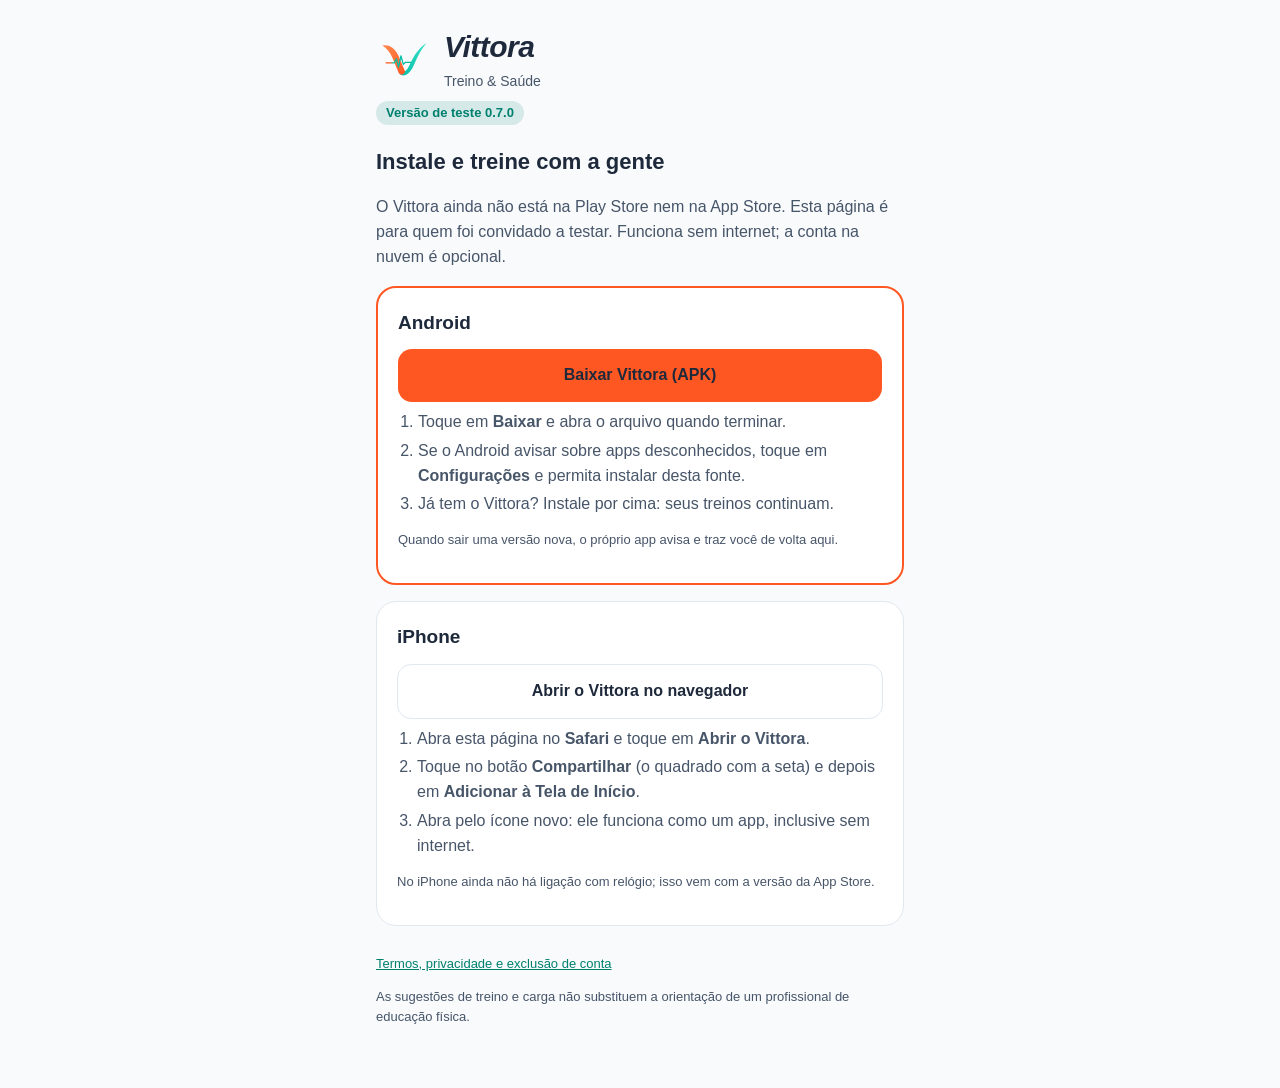
==== index.html @ cad4ba6d "Publica a versão de teste 0.7.0" ====
<!doctype html>
<html lang="pt-BR">
<head>
<meta charset="utf-8">
<meta name="viewport" content="width=device-width, initial-scale=1, viewport-fit=cover">
<meta name="color-scheme" content="light dark">
<meta name="robots" content="noindex">
<title>Vittora · versão de teste</title>
<link rel="icon" href="data:image/svg+xml,%3Csvg%20xmlns%3D%22http%3A%2F%2Fwww.w3.org%2F2000%2Fsvg%22%20width%3D%2264%22%20height%3D%2264%22%20viewBox%3D%220%200%20512%20512%22%3E%0A%20%20%3Cdefs%3E%0A%20%20%20%20%3ClinearGradient%20id%3D%22f-e%22%20x1%3D%220%22%20y1%3D%220%22%20x2%3D%221%22%20y2%3D%221%22%3E%3Cstop%20offset%3D%220%22%20stop-color%3D%22%23FF8A50%22%2F%3E%3Cstop%20offset%3D%221%22%20stop-color%3D%22%23FF5722%22%2F%3E%3C%2FlinearGradient%3E%0A%20%20%20%20%3ClinearGradient%20id%3D%22f-d%22%20x1%3D%220%22%20y1%3D%221%22%20x2%3D%221%22%20y2%3D%220%22%3E%3Cstop%20offset%3D%220%22%20stop-color%3D%22%2300BFA5%22%2F%3E%3Cstop%20offset%3D%221%22%20stop-color%3D%22%233FE0C8%22%2F%3E%3C%2FlinearGradient%3E%0A%20%20%20%20%3ClinearGradient%20id%3D%22f-b%22%20gradientUnits%3D%22userSpaceOnUse%22%20x1%3D%2292%22%20y1%3D%220%22%20x2%3D%22318%22%20y2%3D%220%22%3E%3Cstop%20offset%3D%220.18%22%20stop-color%3D%22%23FF5722%22%2F%3E%3Cstop%20offset%3D%220.3%22%20stop-color%3D%22%2300BFA5%22%2F%3E%3C%2FlinearGradient%3E%0A%20%20%3C%2Fdefs%3E%0A%20%20%3Cpath%20d%3D%22M206%20382%20C246%20402%20280%20380%20308%20318%20C346%20232%20392%20160%20466%20118%20C428%20154%20392%20214%20356%20300%20C324%20378%20284%20424%20236%20414%20C222%20410%20212%20398%20206%20382%20Z%22%20fill%3D%22url(%23f-d)%22%2F%3E%0A%20%20%3Cpath%20d%3D%22M58%20142%20C112%20128%20168%20156%20204%20232%20L266%20380%20C258%20410%20226%20418%20208%20394%20L148%20248%20C126%20200%2098%20168%2058%20142%20Z%22%20fill%3D%22url(%23f-e)%22%2F%3E%0A%20%20%3Cpath%20d%3D%22M92%20300%20L168%20300%20L186%20262%20L206%20338%20L228%20236%20L250%20314%20L268%20296%20L318%20296%22%20fill%3D%22none%22%20stroke%3D%22url(%23f-b)%22%20stroke-width%3D%2212%22%20stroke-linecap%3D%22round%22%20stroke-linejoin%3D%22round%22%2F%3E%0A%3C%2Fsvg%3E">
<style>
:root { --fundo: #F8FAFC; --cartao: #fff; --texto: #1E293B; --suave: #475569; --borda: #E2E8F0; --coral: #FF5722; --turquesa: #00806E; }
@media (prefers-color-scheme: dark) { :root { --fundo: #0F172A; --cartao: #1E293B; --texto: #F1F5F9; --suave: #CBD5E1; --borda: #334155; --turquesa: #3FE0C8; } }
* { box-sizing: border-box; }
body { margin: 0; background: var(--fundo); color: var(--texto); font: 16px/1.55 -apple-system, BlinkMacSystemFont, "Segoe UI", Roboto, Inter, Arial, sans-serif; }
main { max-width: 560px; margin: 0 auto; padding: 24px 16px 48px; }
.marca { display: flex; align-items: center; gap: 12px; margin-bottom: 8px; }
.marca strong { font-size: 30px; font-weight: 800; font-style: italic; letter-spacing: -0.5px; }
.marca span { display: block; color: var(--suave); font-size: 14px; }
.selo { display: inline-block; background: color-mix(in srgb, var(--turquesa) 14%, transparent); color: var(--turquesa); border-radius: 999px; padding: 2px 10px; font-size: 13px; font-weight: 600; }
.cartao { background: var(--cartao); border: 1px solid var(--borda); border-radius: 20px; padding: 20px; margin-top: 16px; }
.cartao.destaque { border: 2px solid var(--coral); }
h1 { font-size: 22px; margin: 20px 0 4px; } h2 { font-size: 19px; margin: 0 0 8px; }
p, li { color: var(--suave); } ol { padding-left: 20px; margin: 8px 0 0; } li { margin: 4px 0; }
.botao { display: block; text-align: center; background: var(--coral); color: #1E293B; text-decoration: none; font-weight: 700; border-radius: 14px; padding: 14px; margin-top: 12px; }
.botao.claro { background: transparent; color: var(--texto); border: 1.5px solid var(--borda); }
.mini { font-size: 13px; } a { color: var(--turquesa); }
footer { margin-top: 28px; font-size: 13px; color: var(--suave); }
</style>
</head>
<body><main>
<div class="marca"><svg xmlns="http://www.w3.org/2000/svg" width="56" height="56" viewBox="0 0 512 512">
  <defs>
    <linearGradient id="m-e" x1="0" y1="0" x2="1" y2="1"><stop offset="0" stop-color="#FF8A50"/><stop offset="1" stop-color="#FF5722"/></linearGradient>
    <linearGradient id="m-d" x1="0" y1="1" x2="1" y2="0"><stop offset="0" stop-color="#00BFA5"/><stop offset="1" stop-color="#3FE0C8"/></linearGradient>
    <linearGradient id="m-b" gradientUnits="userSpaceOnUse" x1="92" y1="0" x2="318" y2="0"><stop offset="0.18" stop-color="#FF5722"/><stop offset="0.3" stop-color="#00BFA5"/></linearGradient>
  </defs>
  <path d="M206 382 C246 402 280 380 308 318 C346 232 392 160 466 118 C428 154 392 214 356 300 C324 378 284 424 236 414 C222 410 212 398 206 382 Z" fill="url(#m-d)"/>
  <path d="M58 142 C112 128 168 156 204 232 L266 380 C258 410 226 418 208 394 L148 248 C126 200 98 168 58 142 Z" fill="url(#m-e)"/>
  <path d="M92 300 L168 300 L186 262 L206 338 L228 236 L250 314 L268 296 L318 296" fill="none" stroke="url(#m-b)" stroke-width="12" stroke-linecap="round" stroke-linejoin="round"/>
</svg><div><strong>Vittora</strong><span>Treino &amp; Saúde</span></div></div>
<span class="selo">Versão de teste 0.7.0</span>
<h1>Instale e treine com a gente</h1>
<p>O Vittora ainda não está na Play Store nem na App Store. Esta página é para quem foi convidado a testar. Funciona sem internet; a conta na nuvem é opcional.</p>

<section class="cartao destaque" id="android">
  <h2>Android</h2>
  <a class="botao" href="./Vittora.apk" download>Baixar Vittora (APK)</a>
  <ol>
    <li>Toque em <strong>Baixar</strong> e abra o arquivo quando terminar.</li>
    <li>Se o Android avisar sobre apps desconhecidos, toque em <strong>Configurações</strong> e permita instalar desta fonte.</li>
    <li>Já tem o Vittora? Instale por cima: seus treinos continuam.</li>
  </ol>
  <p class="mini">Quando sair uma versão nova, o próprio app avisa e traz você de volta aqui.</p>
</section>

<section class="cartao" id="iphone">
  <h2>iPhone</h2>
  <a class="botao claro" href="./app/">Abrir o Vittora no navegador</a>
  <ol>
    <li>Abra esta página no <strong>Safari</strong> e toque em <strong>Abrir o Vittora</strong>.</li>
    <li>Toque no botão <strong>Compartilhar</strong> (o quadrado com a seta) e depois em <strong>Adicionar à Tela de Início</strong>.</li>
    <li>Abra pelo ícone novo: ele funciona como um app, inclusive sem internet.</li>
  </ol>
  <p class="mini">No iPhone ainda não há ligação com relógio; isso vem com a versão da App Store.</p>
</section>

<footer>
  <p><a href="./privacidade/">Termos, privacidade e exclusão de conta</a></p>
  <p>As sugestões de treino e carga não substituem a orientação de um profissional de educação física.</p>
</footer>
</main></body>
</html>
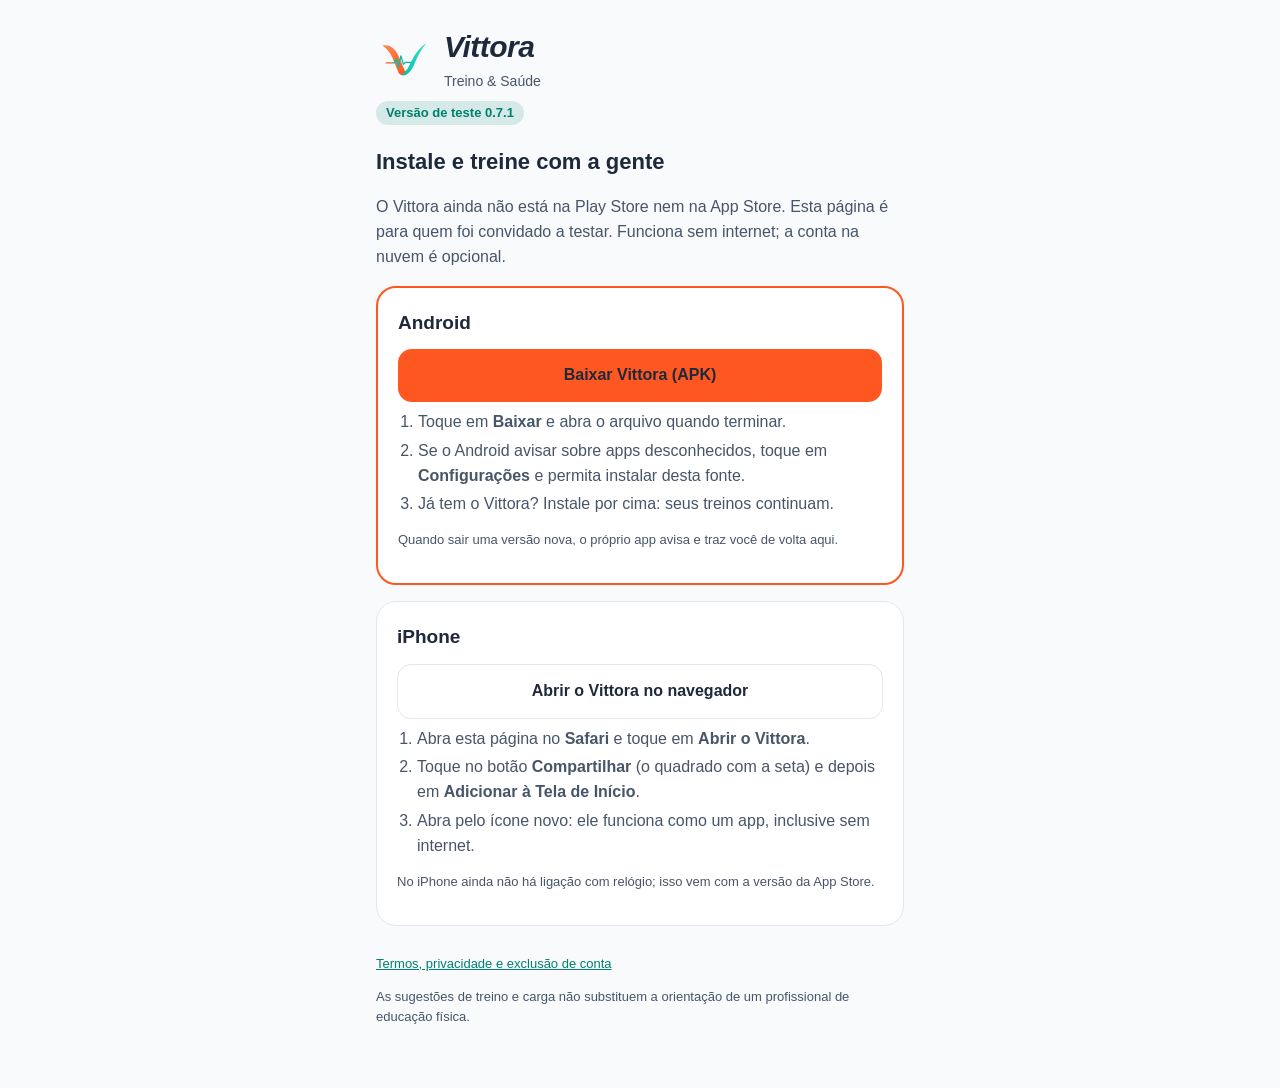
==== commit 64459e74: "Publica a versão de teste 0.7.1" ====
--- a/index.html
+++ b/index.html
@@ -38,7 +38,7 @@
   <path d="M58 142 C112 128 168 156 204 232 L266 380 C258 410 226 418 208 394 L148 248 C126 200 98 168 58 142 Z" fill="url(#m-e)"/>
   <path d="M92 300 L168 300 L186 262 L206 338 L228 236 L250 314 L268 296 L318 296" fill="none" stroke="url(#m-b)" stroke-width="12" stroke-linecap="round" stroke-linejoin="round"/>
 </svg><div><strong>Vittora</strong><span>Treino &amp; Saúde</span></div></div>
-<span class="selo">Versão de teste 0.7.0</span>
+<span class="selo">Versão de teste 0.7.1</span>
 <h1>Instale e treine com a gente</h1>
 <p>O Vittora ainda não está na Play Store nem na App Store. Esta página é para quem foi convidado a testar. Funciona sem internet; a conta na nuvem é opcional.</p>
 
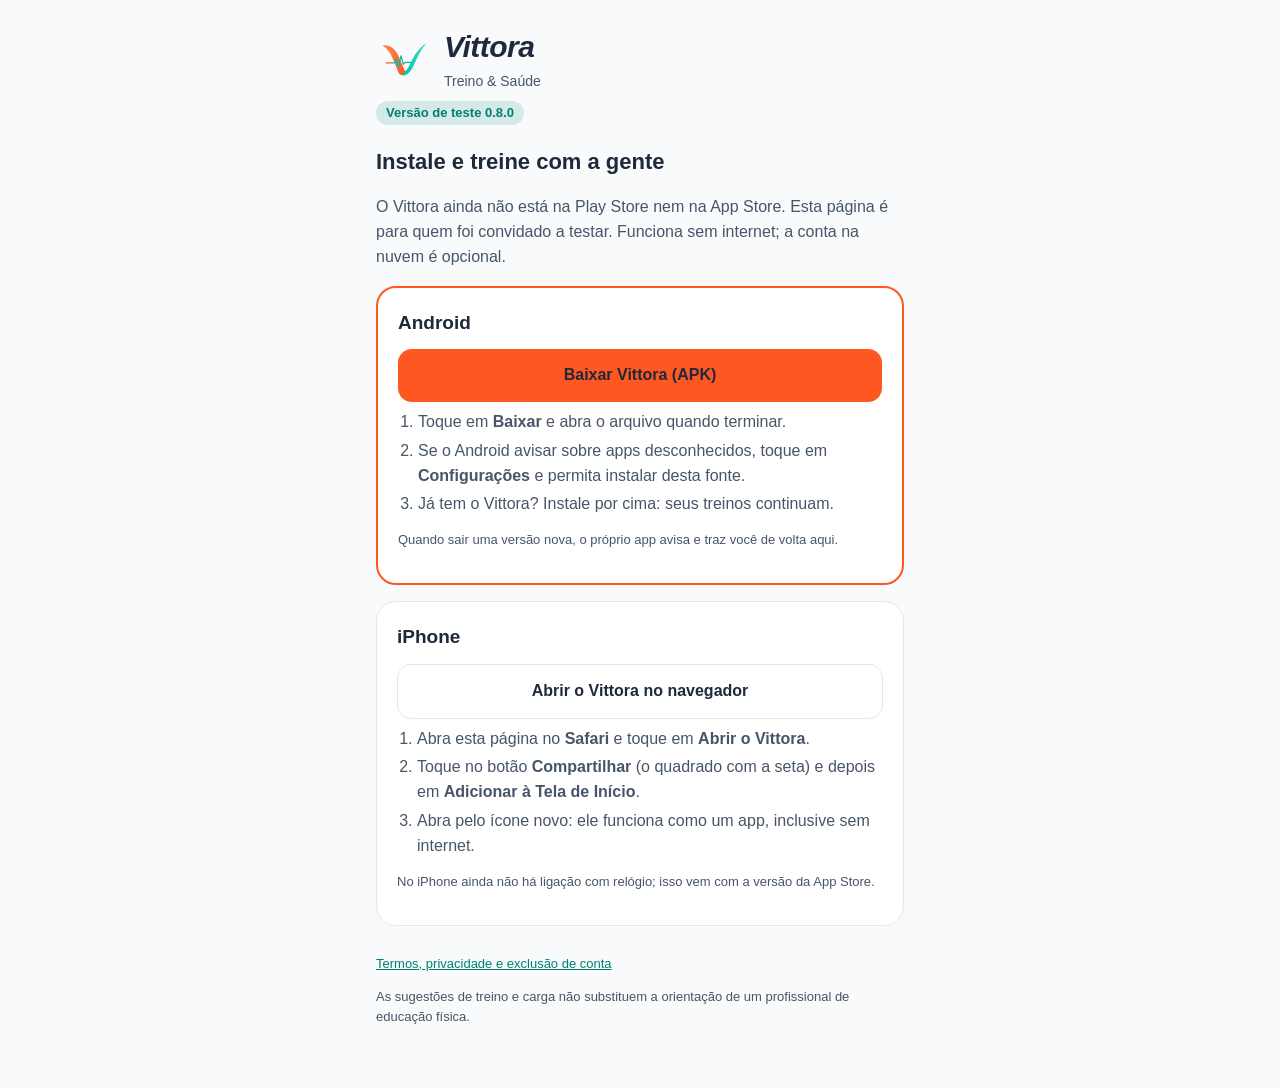
==== commit 77f7c789: "Publica a versão de teste 0.8.0" ====
--- a/index.html
+++ b/index.html
@@ -38,7 +38,7 @@
   <path d="M58 142 C112 128 168 156 204 232 L266 380 C258 410 226 418 208 394 L148 248 C126 200 98 168 58 142 Z" fill="url(#m-e)"/>
   <path d="M92 300 L168 300 L186 262 L206 338 L228 236 L250 314 L268 296 L318 296" fill="none" stroke="url(#m-b)" stroke-width="12" stroke-linecap="round" stroke-linejoin="round"/>
 </svg><div><strong>Vittora</strong><span>Treino &amp; Saúde</span></div></div>
-<span class="selo">Versão de teste 0.7.1</span>
+<span class="selo">Versão de teste 0.8.0</span>
 <h1>Instale e treine com a gente</h1>
 <p>O Vittora ainda não está na Play Store nem na App Store. Esta página é para quem foi convidado a testar. Funciona sem internet; a conta na nuvem é opcional.</p>
 
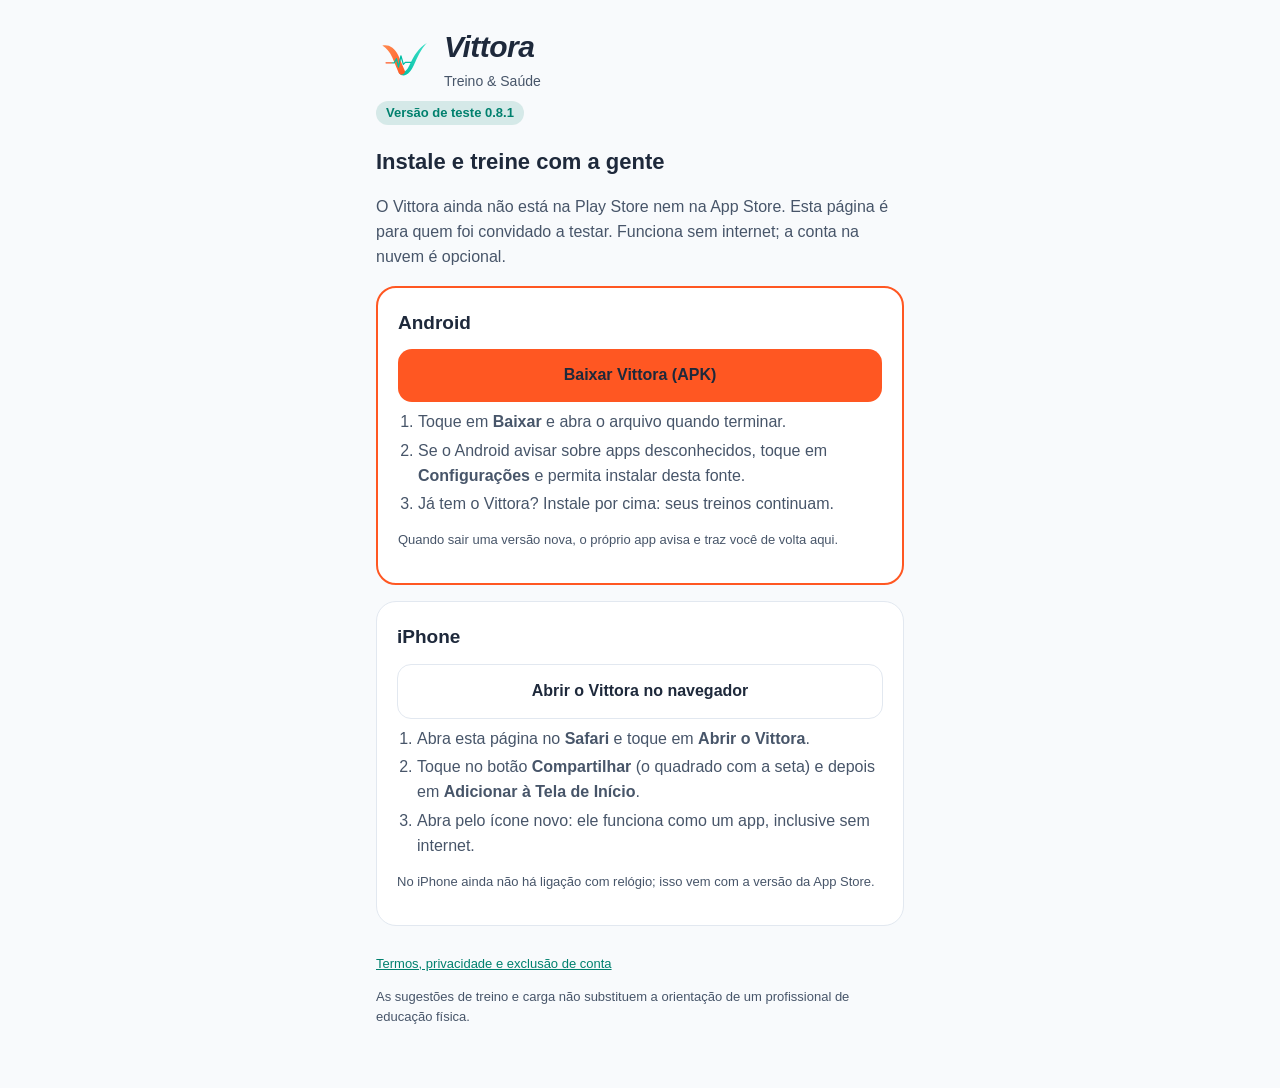
==== commit 0957eafb: "Publica a versão de teste 0.8.1" ====
--- a/index.html
+++ b/index.html
@@ -38,7 +38,7 @@
   <path d="M58 142 C112 128 168 156 204 232 L266 380 C258 410 226 418 208 394 L148 248 C126 200 98 168 58 142 Z" fill="url(#m-e)"/>
   <path d="M92 300 L168 300 L186 262 L206 338 L228 236 L250 314 L268 296 L318 296" fill="none" stroke="url(#m-b)" stroke-width="12" stroke-linecap="round" stroke-linejoin="round"/>
 </svg><div><strong>Vittora</strong><span>Treino &amp; Saúde</span></div></div>
-<span class="selo">Versão de teste 0.8.0</span>
+<span class="selo">Versão de teste 0.8.1</span>
 <h1>Instale e treine com a gente</h1>
 <p>O Vittora ainda não está na Play Store nem na App Store. Esta página é para quem foi convidado a testar. Funciona sem internet; a conta na nuvem é opcional.</p>
 
